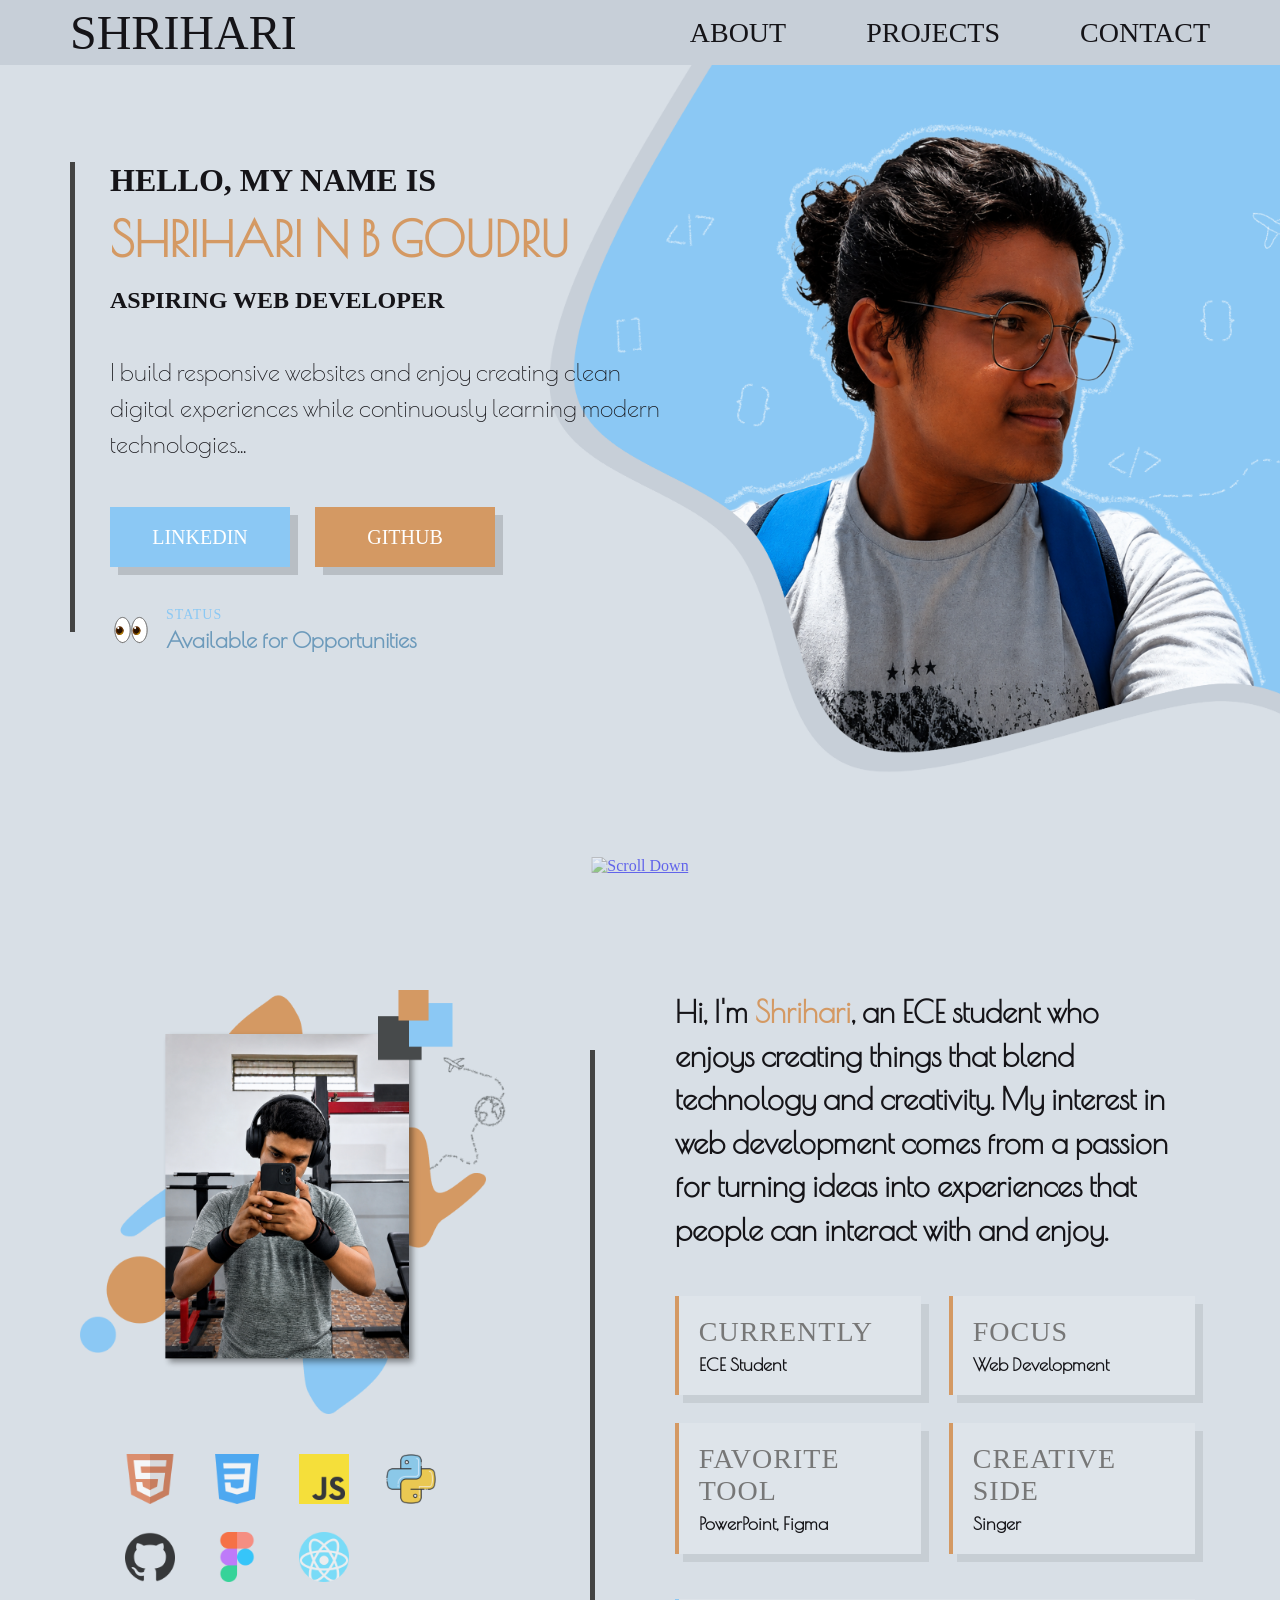
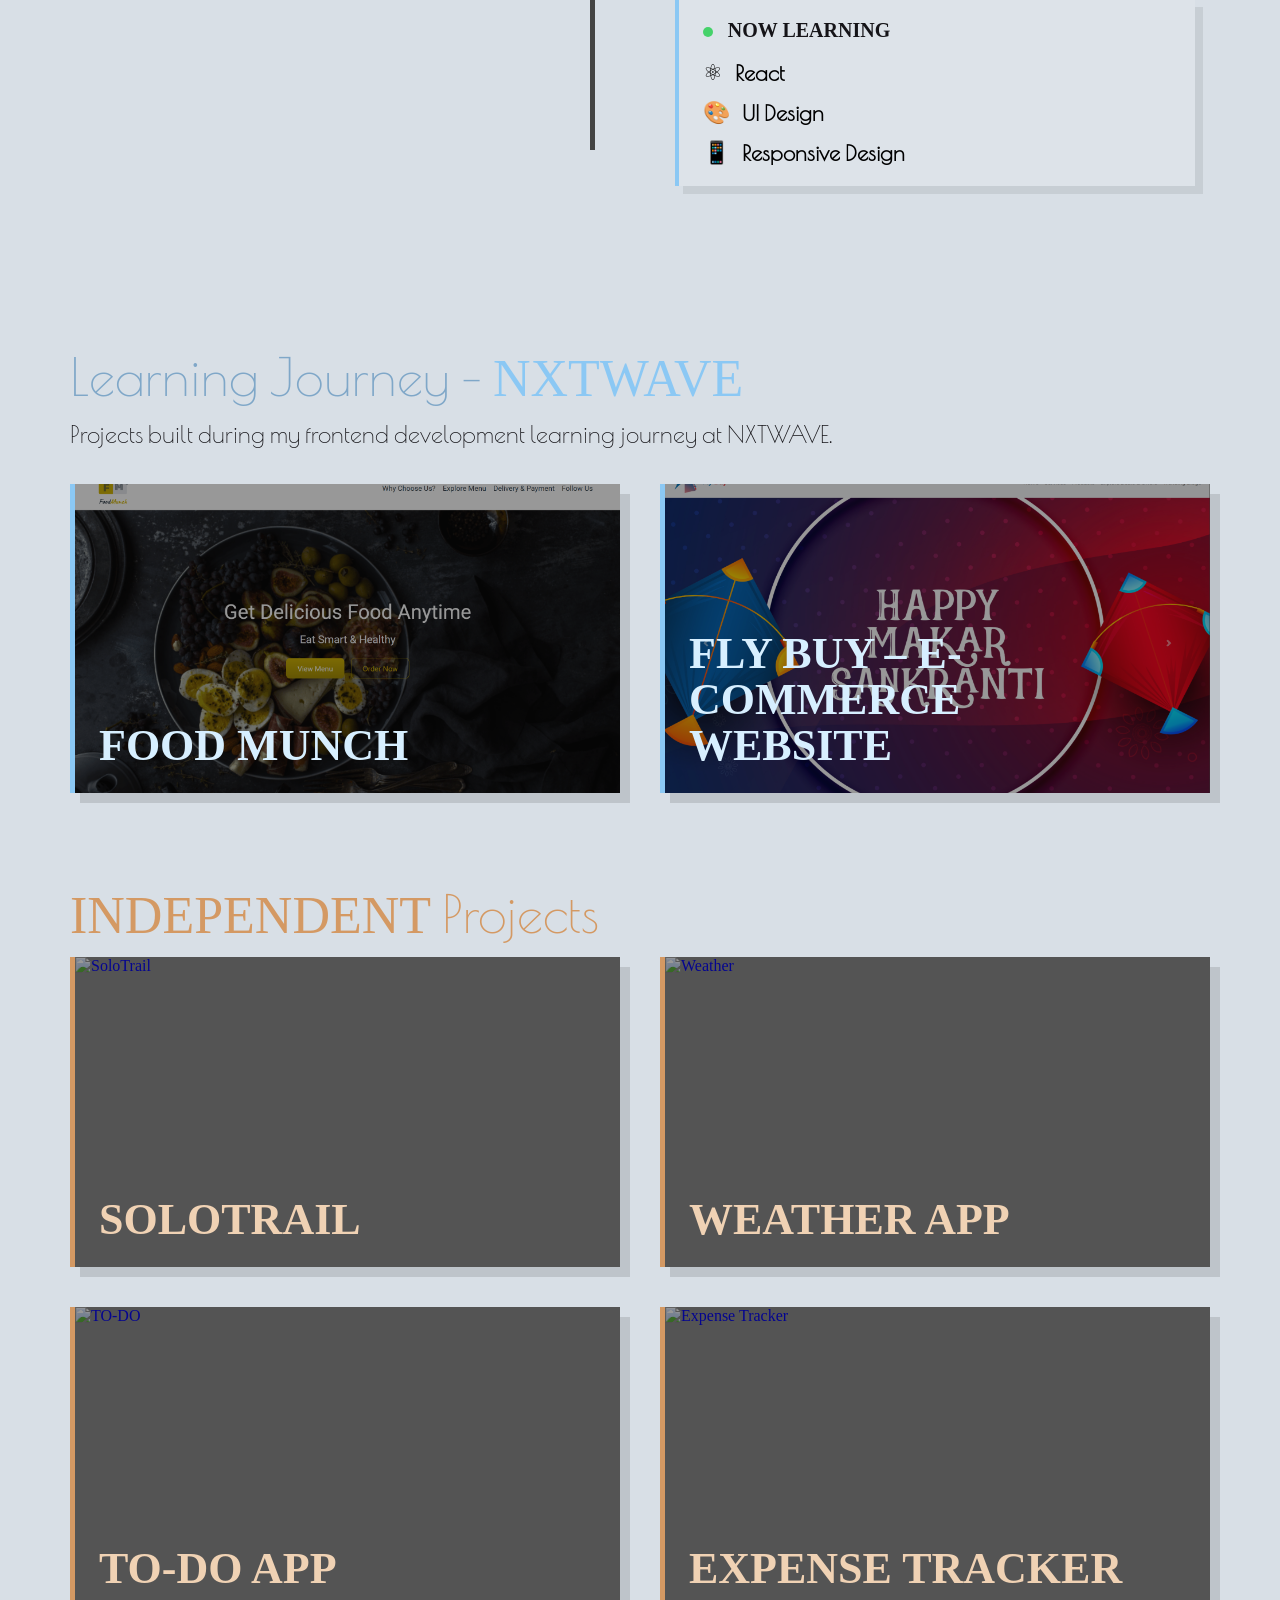
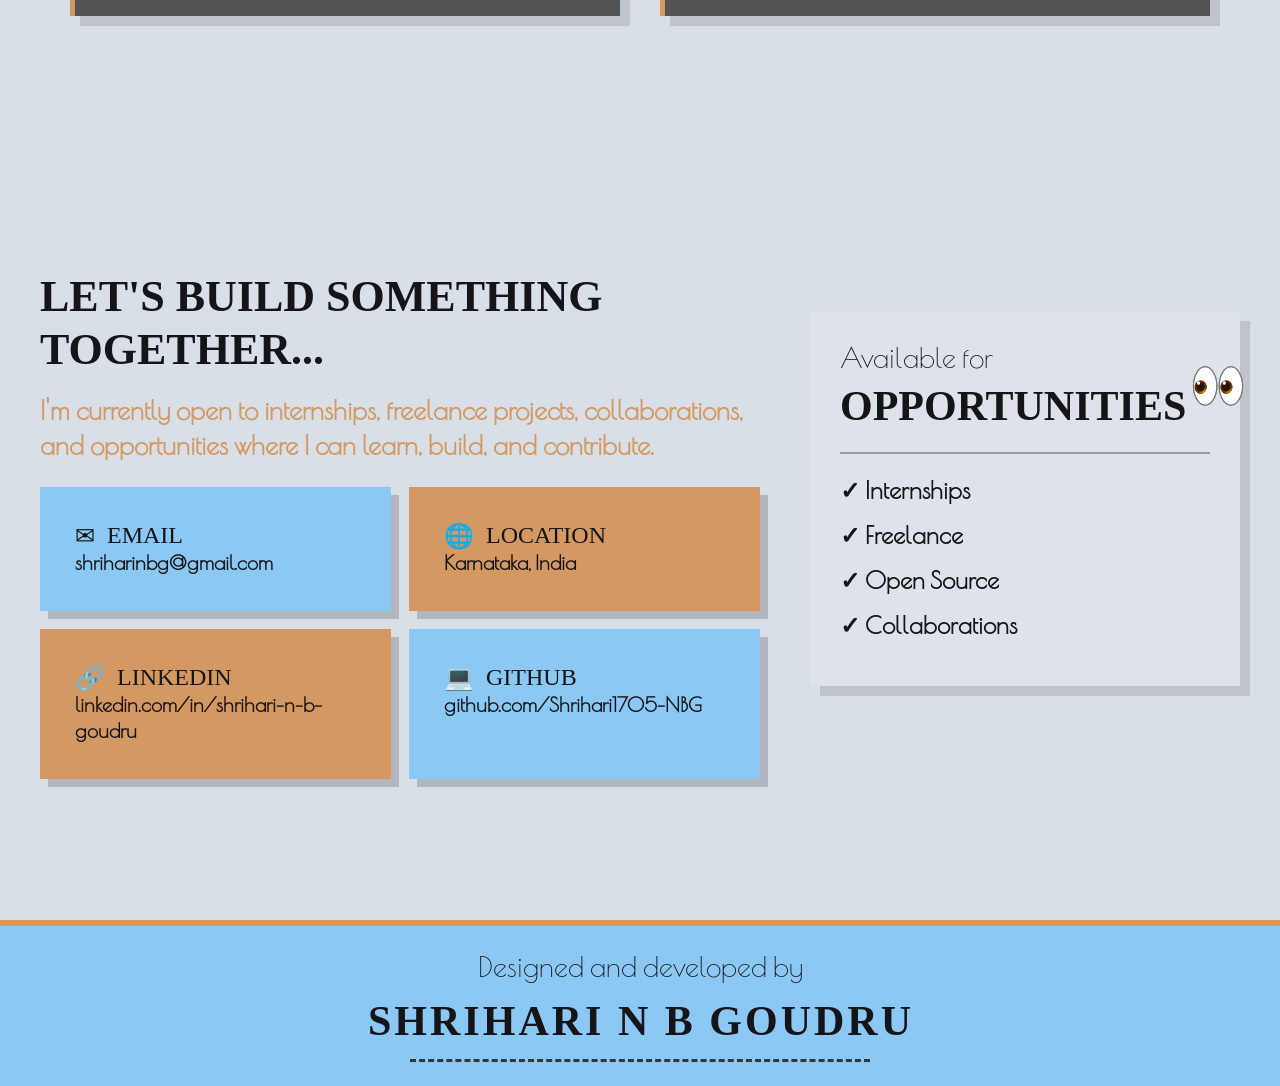
==== Portfolio Page/index.html @ ee4e07f1 "Initial portfolio commit" ====
<!DOCTYPE html>
<html lang="en">

<head>
    <meta charset="UTF-8">
    <meta name="viewport" content="width=device-width, initial-scale=1.0">
    <meta name="description" content="Personal Portfolio of Shrihari N B Goudru - Aspiring Web Developer">
    <title>Shrihari | Portfolio</title>
    <link rel="stylesheet" href="style.css">
</head>

<body>

    <!-- ================= NAVBAR ================= -->
    <header class="header" id="home">
        <nav class="navbar">
            <div class="logo">
                <a class="logo-link" href="#home">SHRIHARI</a>
            </div>
            <ul class="nav-links">
                <li><a href="#about">ABOUT</a></li>
                <li><a href="#projects">PROJECTS</a></li>
                <li><a href="#contact">CONTACT</a></li>
            </ul>
        </nav>
    </header>

    <!-- ================= MAIN CONTENT ================= -->
    <main>

        <!-- HERO SECTION -->
        <section class="hero">

            <!-- Left Content -->
            <div class="hero-left">
                <div class="left-line"></div>
                <div class="hero-content">
                    <h2 class="hero-title">HELLO, MY NAME IS</h2>
                    <h1 class="hero-name">SHRIHARI N B GOUDRU</h1>
                    <h3 class="hero-role">ASPIRING WEB DEVELOPER</h3>
                    <p class="hero-description">
                        I build responsive websites and enjoy creating clean digital experiences while continuously
                        learning modern technologies...
                    </p>

                    <div class="hero-buttons">
                        <a href="https://www.linkedin.com/in/shrihari-n-b-goudru/" target="_blank"
                            rel="noopener noreferrer" class="btn linkedin">
                            LINKEDIN
                        </a>
                        <a href="https://github.com/Shrihari1705-NBG" target="_blank" rel="noopener noreferrer"
                            class="btn github">
                            GITHUB
                        </a>
                    </div>

                    <div class="availability">
                        <div class="eyes">
                            <img src="../Assets/Eyes.svg" alt="Eyes">
                        </div>
                        <div class="status-content">
                            <span class="status-label">STATUS</span>
                            <p class="availability-text">Available for Opportunities</p>
                        </div>
                    </div>
                </div>
            </div>

            <!-- Right Design -->
            <div class="hero-right">
                <img src="../Assets/Hero Section.png" class="profile" alt="Shrihari">
            </div>

            <!-- Scroll Down Indicator -->
            <a href="#about" class="scroll-down">
                <img src="../Assets/Arrow.png" alt="Scroll Down">
            </a>

        </section>

        <!-- ABOUT SECTION -->
        <section class="about" id="about">

            <!-- About Left Column -->
            <div class="about-left">
                <img src="../Assets/About me.png" class="about-me" alt="About">
                <div class="tech-stack">
                    <div class="tech-icon"><img src="../Assets/html.png" alt="HTML"></div>
                    <div class="tech-icon"><img src="../Assets/css.png" alt="CSS"></div>
                    <div class="tech-icon"><img src="../Assets/javascript.png" alt="JavaScript"></div>
                    <div class="tech-icon"><img src="../Assets/python.png" alt="Python"></div>
                    <div class="tech-icon"><img src="../Assets/github.png" alt="GitHub"></div>
                    <div class="tech-icon"><img src="../Assets/figma.png" alt="Figma"></div>
                    <div class="tech-icon"><img src="../Assets/react.png" alt="React"></div>
                </div>
            </div>

            <!-- Divider -->
            <div class="about-divider"></div>

            <!-- About Right Column -->
            <div class="about-right">
                <p class="about-text">
                    Hi, I'm <span class="highlight">Shrihari</span>, an ECE student who enjoys creating things
                    that blend technology and creativity. My interest in web
                    development comes from a passion for turning ideas into
                    experiences that people can interact with and enjoy.
                </p>

                <div class="quick-facts">
                    <div class="fact">
                        <span class="fact-title">CURRENTLY</span>
                        <span class="fact-value">ECE Student</span>
                    </div>
                    <div class="fact">
                        <span class="fact-title">FOCUS</span>
                        <span class="fact-value">Web Development</span>
                    </div>
                    <div class="fact">
                        <span class="fact-title">FAVORITE TOOL</span>
                        <span class="fact-value">PowerPoint, Figma</span>
                    </div>
                    <div class="fact">
                        <span class="fact-title">CREATIVE SIDE</span>
                        <span class="fact-value">Singer</span>
                    </div>
                </div>

                <div class="learning-card">
                    <h3 class="learning-title">
                        <span class="status-dot"></span>
                        NOW LEARNING
                    </h3>
                    <div class="learning-item">
                        <span class="icon">⚛</span>
                        <span>React</span>
                    </div>
                    <div class="learning-item">
                        <span class="icon">🎨</span>
                        <span>UI Design</span>
                    </div>
                    <div class="learning-item">
                        <span class="icon">📱</span>
                        <span>Responsive Design</span>
                    </div>
                </div>
            </div>

        </section>

        <!-- ================= PROJECTS ================= -->

        <section class="projects" id="projects">

            <!-- NXTWAVE SECTION -->
            <div class="project-category">

                <h2 class="category-title">
                    <span class="light-text">Learning Journey –</span>
                    <span class="highlight-blue">NXTWAVE</span>
                </h2>

                <p class="category-subtitle">
                    Projects built during my frontend development learning journey at NXTWAVE.
                </p>

                <div class="project-grid">

                    <!-- FOOD MUNCH -->
                    <a href="../Projects/food-munch.html" class="project-card blue">

                        <div class="project-image">
                            <img src="../Assets/FoodMunch.png" alt="Food Munch">
                        </div>

                        <div class="project-overlay">

                            <div class="project-arrow">
                                <span>EXPLORE</span>
                                <span>&#8594;</span>
                            </div>

                            <h3 class="project-name">FOOD MUNCH</h3>

                        </div>

                    </a>

                    <!-- FLY BUY -->
                    <a href="../Projects/fly-buy.html" class="project-card blue">

                        <div class="project-image">
                            <img src="../Assets/FlyBuy.png" alt="Fly Buy">
                        </div>

                        <div class="project-overlay">

                            <div class="project-arrow">
                                <span>EXPLORE</span>
                                <span>&#8594;</span>
                            </div>

                            <h3 class="project-name">
                                FLY BUY – E-COMMERCE WEBSITE
                            </h3>

                        </div>

                    </a>

                </div>

            </div>

            <!-- INDEPENDENT PROJECTS SECTION -->
            <div class="project-category">

                <h2 class="category-title">
                    <span class="highlight-orange">INDEPENDENT</span>
                    <span class="light-text-2">Projects</span>
                </h2>

                <div class="project-grid">

                    <!-- SOLOTRAIL -->
                    <a href="../Projects/solotrail.html" class="project-card orange">
                        <div class="project-image">
                            <img src="../Assets/SoloTrail.png" alt="SoloTrail">
                        </div>

                        <div class="project-overlay">

                            <div class="project-arrow">
                                <span>EXPLORE</span>
                                <span>&#8594;</span>
                            </div>

                            <h3 class="project-name">SOLOTRAIL</h3>

                        </div>

                    </a>

                    <!-- WEATHER APP -->
                    <a href="/Projects/weather-app.html" class="project-card orange">

                        <div class="project-image">
                            <img src="../Assets/weather.png" alt="Weather">
                        </div>

                        <div class="project-overlay">

                            <div class="project-arrow">
                                <span>EXPLORE</span>
                                <span>&#8594;</span>
                            </div>

                            <h3 class="project-name">WEATHER APP</h3>

                        </div>

                    </a>

                    <!-- TODO APP -->
                    <a href="/Projects/todo-app.html" class="project-card orange">

                        <div class="project-image">
                            <img src="../Assets/weather.png" alt="TO-DO">
                        </div>

                        <div class="project-overlay">

                            <div class="project-arrow">
                                <span>EXPLORE</span>
                                <span>&#8594;</span>
                            </div>

                            <h3 class="project-name">TO-DO APP</h3>

                        </div>

                    </a>

                    <!-- EXPENSE TRACKER -->
                    <a href="/Projects/expense-tracker.html" class="project-card orange">

                        <div class="project-image">
                            <img src="../Assets/weather.png" alt="Expense Tracker">
                        </div>

                        <div class="project-overlay">

                            <div class="project-arrow">
                                <span>EXPLORE</span>
                                <span>&#8594;</span>
                            </div>

                            <h3 class="project-name">EXPENSE TRACKER</h3>

                        </div>

                    </a>

                </div>

            </div>

        </section>

        <!-- ================= CONTACT ================= -->

        <section class="contact" id="contact">

            <div class="contact-top">

                <!-- LEFT CONTENT -->
                <div class="contact-left">

                    <h2 class="contact-title">
                        LET'S BUILD SOMETHING TOGETHER...
                    </h2>

                    <p class="contact-message">
                        I'm currently open to internships, freelance projects,
                        collaborations, and opportunities where I can learn,
                        build, and contribute.
                    </p>

                    <!-- CONTACT CARDS -->
                    <div class="contact-grid">

                        <a href="mailto:shriharinbg@gmail.com" class="contact-card blue">

                            <div class="contact-card-title">
                                <span class="contact-icon">✉</span>
                                <span>EMAIL</span>
                            </div>

                            <p class="contact-card-text">
                                shriharinbg@gmail.com
                            </p>

                        </a>

                        <a href="https://maps.google.com/?q=Karnataka,India" target="_blank"
                            class="contact-card orange">

                            <div class="contact-card-title">
                                <span class="contact-icon">🌐</span>
                                <span>LOCATION</span>
                            </div>

                            <p class="contact-card-text">
                                Karnataka, India
                            </p>

                        </a>

                        <a href="https://www.linkedin.com/in/shrihari-n-b-goudru/" target="_blank"
                            class="contact-card orange">

                            <div class="contact-card-title">
                                <span class="contact-icon">🔗</span>
                                <span>LINKEDIN</span>
                            </div>

                            <p class="contact-card-text">
                                linkedin.com/in/shrihari-n-b-goudru
                            </p>

                        </a>

                        <a href="https://github.com/Shrihari1705-NBG" target="_blank" class="contact-card blue">

                            <div class="contact-card-title">
                                <span class="contact-icon">💻</span>
                                <span>GITHUB</span>
                            </div>

                            <p class="contact-card-text">
                                github.com/Shrihari1705-NBG
                            </p>

                        </a>

                    </div>

                </div>

                <!-- RIGHT CARD -->
                <div class="availability-card">

                    <div class="availability-header">

                        <div>
                            <span class="availability-small">Available for</span>
                            <h3 class="availability-heading">OPPORTUNITIES</h3>
                        </div>

                        <img src="../Assets/Eyes.svg" alt="Eyes" class="availability-eyes">

                    </div>

                    <div class="availability-divider"></div>

                    <ul class="availability-list">
                        <li>✓ Internships</li>
                        <li>✓ Freelance</li>
                        <li>✓ Open Source</li>
                        <li>✓ Collaborations</li>
                    </ul>

                </div>

            </div>

            <!-- =========== FOOTER =========== -->
            <footer class="footer">

                <div class="footer-content">

                    <p class="footer-text">
                        Designed and developed by
                    </p>

                    <h3 class="footer-name">
                        <div class="footer-name wave-name">
                            <span>S</span><span>H</span><span>R</span><span>I</span><span>H</span><span>A</span><span>R</span><span>I</span>
                            <span>&nbsp;</span>
                            <span>N</span>
                            <span>&nbsp;</span>
                            <span>B</span>
                            <span>&nbsp;</span>
                            <span>G</span><span>O</span><span>U</span><span>D</span><span>R</span><span>U</span>
                        </div>
                    </h3>

                    <div class="footer-line"></div>

                </div>

            </footer>

        </section>

    </main>
</body>

</html>
---- Portfolio Page/style.css ----
/* ==========================================================================
   1. FONTS & IMPORTS
   ========================================================================== */

@import url('https://fonts.googleapis.com/css2?family=Poiret+One&display=swap');

@font-face {
    font-family: PIXY;
    src: url("../Fonts/PIXY.woff2") format("woff2");
}

/* ==========================================================================
   2. BASE & RESET STYLES
   ========================================================================== */

* {
    margin: 0;
    padding: 0;
    box-sizing: border-box;
}

html {
    scroll-behavior: smooth;
}

body {
    background: #d8dfe6;
    overflow-x: hidden;
}

/* ==========================================================================
   3. NAVBAR
   ========================================================================== */

.navbar {
    position: fixed;
    top: 0;
    left: 0;
    width: 100%;
    display: flex;
    justify-content: space-between;
    align-items: center;
    padding: 5px 70px;
    z-index: 1000;
    background: #c7cfd8;
}

.logo {
    font-family: PIXY;
    font-size: 48px;
    color: #151418;
}

.logo-link {
    text-decoration: none;
    color: inherit;
    cursor: pointer;
}

.nav-links {
    display: flex;
    list-style: none;
    gap: 80px;
}

.nav-links a {
    font-family: PIXY;
    font-size: 28px;
    color: #151418;
    text-decoration: none;
}

/* ==========================================================================
   4. HERO SECTION
   ========================================================================== */

.hero {
    padding-top: 60px;
    position: relative;
    width: 100%;
    height: 100vh;
    overflow: hidden;
    background-color: #d8dfe6;
}

/* Hero Left Content */
.hero-left {
    position: absolute;
    left: 70px;
    top: 18vh;
    display: flex;
    z-index: 20;
}

.left-line {
    width: 5px;
    height: 470px;
    background: #444;
    margin-right: 35px;
}

.hero-content {
    width: 600px;
}

.hero-title {
    font-family: PIXY;
    font-size: 32px;
    color: #151418;
}

.hero-name {
    margin-top: 12px;
    font-family: 'Poiret One';
    font-size: 48px;
    color: #D49963;
}

.hero-role {
    margin-top: 20px;
    font-family: PIXY;
    font-size: 24px;
    color: #151418;
}

.hero-description {
    margin-top: 40px;
    width: 560px;
    line-height: 1.5;
    font-size: 24px;
    font-family: 'Poiret One';
    color: #151418;
}

/* Hero Buttons */
.hero-buttons {
    margin-top: 45px;
    display: flex;
    gap: 25px;
}

.btn {
    width: 180px;
    height: 60px;
    display: flex;
    justify-content: center;
    align-items: center;
    text-decoration: none;
    font-family: PIXY;
    font-size: 20px;
    color: white;
    box-shadow: 8px 8px rgba(0, 0, 0, .15);
    transition: .25s;
    border-style: none;
}

.btn:hover {
    transform: translateY(-5px);
}

.linkedin {
    background: #8BC8F4;
}

.github {
    background: #D49963;
}

/* Hero Availability Badge */
.availability {
    display: flex;
    align-items: center;
    gap: 14px;
    margin-top: 40px;
}

.eyes {
    width: 42px;
    height: 42px;
    display: flex;
    justify-content: center;
    align-items: center;
    flex-shrink: 0;
}

.eyes img {
    width: 100%;
    height: 100%;
    display: block;
}

.status-content {
    display: flex;
    flex-direction: column;
}

.status-label {
    font-family: PIXY;
    font-size: 14px;
    color: #8BC8F4;
    letter-spacing: 1px;
    margin-bottom: 4px;
}

.availability-text {
    font-family: 'Poiret One';
    font-size: 22px;
    font-weight: bold;
    color: #6c9abb;
}

/* Hero Right Side */
.hero-right {
    position: absolute;
    right: 0;
    width: 58%;
    height: 100vh;
    overflow: hidden;
}

.profile {
    position: absolute;
    width: 900px;
    top: -60px;
    right: -1;
    z-index: 2;
}

/* Hero Scroll Down Indicator */
.scroll-down {
    position: absolute;
    bottom: 25px;
    left: 50%;
    transform: translateX(-50%);
    z-index: 50;
    cursor: pointer;
}

.scroll-down img {
    width: 70px;
    opacity: .55;
    animation: floatArrow 2s ease-in-out infinite;
    transition: .3s;
}

.scroll-down:hover img {
    opacity: 1;
    transform: scale(1.1);
}

/* ==========================================================================
   5. ABOUT SECTION
   ========================================================================== */

.about {
    min-height: 100vh;
    background: #d8dfe6;
    display: flex;
    justify-content: center;
    align-items: flex-start;
    gap: 80px;
    padding: 90px 80px 40px;
}

/* About Left Column */
.about-left {
    width: 45%;
    display: flex;
    flex-direction: column;
    align-items: flex-start;
}

.about-me {
    width: 520px;
    max-width: 100%;
}

/* Tech Stack */
.tech-stack {
    width: 320px;
    margin-top: 40px;
    margin-left: 40px;
    display: grid;
    grid-template-columns: repeat(4, 1fr);
    gap: 28px;
}

.tech-icon {
    display: flex;
    justify-content: center;
    align-items: center;
    animation: float 4s ease-in-out infinite;
}

.tech-icon:nth-child(1) {
    animation-delay: .2s;
}

.tech-icon:nth-child(2) {
    animation-delay: .8s;
}

.tech-icon:nth-child(3) {
    animation-delay: 1.5s;
}

.tech-icon:nth-child(4) {
    animation-delay: 2.2s;
}

.tech-icon:nth-child(5) {
    animation-delay: 1.1s;
}

.tech-icon:nth-child(6) {
    animation-delay: 2.8s;
}

.tech-icon:nth-child(7) {
    animation-delay: 3.4s;
}

.tech-icon img {
    width: 50px;
    height: 50px;
    opacity: .75;
    cursor: pointer;
    transition: transform .3s ease, opacity .3s ease, filter .3s ease;
}

.tech-icon:hover img {
    transform: scale(1.18);
    opacity: 1;
    filter: drop-shadow(0 6px 12px rgba(0, 0, 0, .18));
}

/* About Divider */
.about-divider {
    width: 5px;
    height: 700px;
    background: #444;
    margin-top: 60px;
    flex-shrink: 0;
}

/* About Right Column */
.about-right {
    width: 55%;
    display: flex;
    flex-direction: column;
    align-items: flex-start;
}

.about-text {
    width: 95%;
    max-width: 760px;
    font-family: 'Poiret One';
    font-weight: 600;
    font-size: 30px;
    line-height: 1.45;
    color: #151418;
}

.highlight {
    color: #D49963;
    font-weight: bold;
}

/* Quick Facts */
.quick-facts {
    margin-top: 45px;
    display: grid;
    grid-template-columns: repeat(2, 1fr);
    gap: 28px;
    width: 520px;
}

.fact {
    padding: 20px;
    background: rgba(255, 255, 255, .15);
    border-left: 4px solid #D49963;
    box-shadow: 8px 8px rgba(0, 0, 0, .08);
    transition: .25s;
}

.fact:hover {
    transform: translateY(-4px);
}

.fact-title {
    display: block;
    font-family: PIXY;
    font-size: 28px;
    color: #777;
    letter-spacing: 1px;
    margin-bottom: 6px;
}

.fact-value {
    display: block;
    font-family: 'Poiret One';
    font-size: 18px;
    font-weight: bold;
    color: #151418;
}

/* Learning Card */
.learning-card {
    margin-top: 45px;
    width: 520px;
    padding: 20px 24px;
    border-left: 4px solid #8BC8F4;
    background: rgba(255, 255, 255, .12);
    transition: .25s;
    box-shadow: 8px 8px rgba(0, 0, 0, .08);
}

.learning-card:hover {
    transform: translateY(-4px);
}

.learning-title {
    font-family: PIXY;
    font-size: 20px;
    color: #151418;
    margin-bottom: 18px;
}

.status-dot {
    display: inline-block;
    width: 10px;
    height: 10px;
    margin-right: 10px;
    border-radius: 50%;
    background: #45D26A;
    animation: pulse 1.8s infinite;
}

.learning-item {
    display: flex;
    align-items: center;
    gap: 12px;
    margin-bottom: 14px;
}

.learning-item:last-child {
    margin-bottom: 0;
}

.icon {
    font-size: 22px;
}

.learning-item span:last-child {
    font-family: 'Poiret One';
    font-size: 22px;
    font-weight: bold;
}

/* ==========================================================================
   6. PROJECTS SECTION
   ========================================================================== */


.projects {
    min-height: 100vh;
    background: #d8dfe6;
    padding: 120px 70px 80px;
}

.project-category {
    margin-bottom: 90px;
}

.category-title {
    font-size: 52px;
    font-family: 'Poiret One';
    font-weight: 400;
    margin-bottom: 12px;
}

.light-text {
    color: #7fa7c8;
}

.light-text-2 {
    color: #D49963;
}

.highlight-blue {
    color: #8BC8F4;
    font-family: PIXY;
}

.highlight-orange {
    color: #D49963;
    font-family: PIXY;
}

.category-subtitle {
    font-family: 'Poiret One';
    font-size: 24px;
    color: #151418;
    margin-bottom: 36px;
}

.project-grid {
    display: grid;
    grid-template-columns: repeat(2, minmax(360px, 1fr));
    gap: 40px;
}

.project-card {
    position: relative;
    display: block;
    overflow: hidden;
    text-decoration: none;
    background: #8a8a8a;
    box-shadow: 10px 10px rgba(0, 0, 0, 0.12);
    transition: transform 0.3s ease, box-shadow 0.3s ease;
    aspect-ratio: 16 / 9;
}

.project-card.blue {
    border-left: 5px solid #8BC8F4;
}

.project-card.orange {
    border-left: 5px solid #D49963;
}

.project-card:hover {
    transform: translateY(-6px);
    box-shadow: 14px 14px rgba(0, 0, 0, 0.14);
}

.project-image,
.project-placeholder {
    width: 100%;
    height: 100%;
}

.project-image img {
    width: 100%;
    height: 100%;
    object-fit: cover;
    display: block;
    transition: transform 0.45s ease;
}

.project-placeholder {
    background: radial-gradient(circle, #9a9a9a 0%, #7f7f7f 100%);
}

.project-card:hover .project-image img {
    transform: scale(1.06);
}

.project-overlay {
    position: absolute;
    inset: 0;
    background: rgba(10, 10, 10, 0.42);
    display: flex;
    flex-direction: column;
    justify-content: space-between;
    padding: 24px;
}

.project-arrow {
    align-self: flex-end;
    display: flex;
    align-items: center;
    gap: 10px;
    font-family: PIXY;
    font-size: 26px;
    color: rgba(255, 255, 255, 0.92);
    letter-spacing: 1px;
    transform: translateX(16px);
    opacity: 0;
    transition: transform 0.3s ease, opacity 0.3s ease;
}

.project-card:hover .project-arrow {
    transform: translateX(0);
    opacity: 1;
}

.project-name {
    font-family: PIXY;
    font-size: 44px;
    line-height: 1.05;
    color: #d7efff;
    max-width: 90%;
}

.project-card.orange .project-name {
    color: #f0d2b4;
}

/* ==========================
      PROJECTS RESPONSIVE
========================== */

@media (max-width: 1024px) {
    .projects {
        padding: 110px 40px 70px;
    }

    .project-grid {
        grid-template-columns: 1fr;
    }

    .category-title {
        font-size: 42px;
    }

    .project-name {
        font-size: 36px;
    }
}

@media (max-width: 640px) {
    .projects {
        padding: 100px 24px 60px;
    }

    .category-title {
        font-size: 34px;
    }

    .category-subtitle {
        font-size: 20px;
    }

    .project-name {
        font-size: 28px;
    }

    .project-arrow {
        font-size: 22px;
    }
}

/* ==========================
        07.CONTACT
========================== */

.contact {
    min-height: 100vh;
    background: #d8dfe6;
    padding: 85px 40px 0;
    display: flex;
    flex-direction: column;
    justify-content: space-between;
    box-sizing: border-box;
}

.contact-top {
    display: flex;
    justify-content: space-between;
    align-items: flex-start;
    gap: 50px;
    margin-bottom: 20px;
}

.contact-left {
    flex: 1;
    max-width: 720px;
}

.contact-title {
    font-family: PIXY;
    font-size: 44px;
    color: #151418;
    margin-bottom: 16px;
    line-height: 1.2;
}

.contact-message {
    font-family: "Poiret One";
    font-size: 26px;
    line-height: 1.35;
    color: #D49963;
    font-weight: 600;
    margin-bottom: 24px;
}

.availability-card {
    width: 430px;
    background: rgba(255, 255, 255, .12);
    padding: 30px;
    margin-top: 40px;
    box-shadow: 10px 10px rgba(0, 0, 0, .12);
}

.availability-header {
    display: flex;
    justify-content: space-between;
    align-items: center;
}

.availability-small {
    font-family: "Poiret One";
    font-size: 28px;
    color: #151418;
}

.availability-heading {
    font-family: PIXY;
    font-size: 42px;
    color: #151418;
    margin-top: 8px;
}

.availability-eyes {
    width: 64px;
    height: 64px;
}

.availability-divider {
    width: 100%;
    height: 2px;
    background: rgba(21, 20, 24, .35);
    margin: 22px 0;
}

.availability-list {
    list-style: none;
}

.availability-list li {
    font-family: "Poiret One";
    font-size: 24px;
    color: #151418;
    margin-bottom: 16px;
    font-weight: 600;
}

/* ==========================
        CONTACT CARDS
========================== */

.contact-grid {
    margin-bottom: 0;
    display: grid;
    grid-template-columns: repeat(2, 1fr);
    gap: 18px;
}

.contact-card {
    padding: 35px;
    text-decoration: none;
    color: #151418;
    box-shadow: 8px 8px rgba(0, 0, 0, .18);
    transition: transform .25s ease,
        box-shadow .25s ease;
}

.contact-card.blue {
    background: #8BC8F4;
}

.contact-card.orange {
    background: #D49963;
}

.contact-card:hover {
    transform: translateY(-6px);
    box-shadow: 12px 12px rgba(0, 0, 0, .18);
}

.contact-card-title {
    display: flex;
    align-items: center;
    gap: 12px;
    font-family: PIXY;
    font-size: 24px;
}

.contact-icon {
    font-size: 24px;
}

.contact-card-text {
    font-family: "Poiret One";
    font-size: 20px;
    font-weight: 600;
    color: #151418;
    line-height: 1.3;
    word-break: break-word;
}

/* ==========================
          FOOTER
========================== */

.footer{
    width:100vw;
    margin-left:calc(50% - 50vw);
    margin-right:calc(50% - 50vw);

    background:#8BC8F4;
    border-top:6px solid #D49963;

    display:flex;
    justify-content:center;
    align-items:center;

    padding:24px 20px;
    text-align:center;
}

.footer-content{
    display:flex;
    flex-direction:column;
    align-items:center;
    gap:14px;
}

.footer-text{
    font-family:'Poiret One';
    font-size:28px;
    color:#151418;
}

.footer-name{
    font-family:PIXY;
    font-size:42px;
    color:#151418;
    letter-spacing:1px;
}

.footer-line{
    width:460px;
    max-width:80vw;
    border-top:3px dashed #151418;
    opacity:.8;
}

/* ==========================
        RESPONSIVE
========================== */

@media (max-width: 1200px) {

    .contact-top {
        flex-direction: column;
    }

    .availability-card {
        width: 100%;
        max-width: 520px;
    }

    .contact-grid {
        grid-template-columns: repeat(2, 1fr);
    }
}

@media (max-width: 700px) {

    .contact {
        padding: 70px 24px 0;
    }

    .contact-title {
        font-size: 36px;
    }

    .contact-message {
        font-size: 26px;
    }

    .contact-grid {
        grid-template-columns: 1fr;
    }

    .availability-heading {
        font-size: 32px;
    }

    .footer-name {
        font-size: 40px;
    }

    .footer-text {
        font-size: 24px;
    }
}

/* ==========================================================================
   KEYFRAMES & ANIMATIONS
   ========================================================================== */

@keyframes floatArrow {
    0% {
        transform: translateY(0);
        opacity: .45;
    }

    50% {
        transform: translateY(12px);
        opacity: 1;
    }

    100% {
        transform: translateY(0);
        opacity: .45;
    }
}

@keyframes pulse {
    0% {
        box-shadow: 0 0 0 0 rgba(69, 210, 106, .6);
    }

    70% {
        box-shadow: 0 0 0 10px rgba(69, 210, 106, 0);
    }

    100% {
        box-shadow: 0 0 0 0 rgba(69, 210, 106, 0);
    }
}

@keyframes float {

    0%,
    100% {
        transform: translateY(0px);
    }

    50% {
        transform: translateY(-8px);
    }
}

.wave-name{
    display:flex;
    justify-content:center;
    flex-wrap:wrap;
    gap:2px;
}

.wave-name span{
    display:inline-block;
    animation: letterWave 1.8s ease-in-out infinite;
}

/* Stagger each letter */
.wave-name span:nth-child(1){animation-delay:0s;}
.wave-name span:nth-child(2){animation-delay:0.10s;}
.wave-name span:nth-child(3){animation-delay:0.15s;}
.wave-name span:nth-child(4){animation-delay:0.20s;}
.wave-name span:nth-child(5){animation-delay:0.25s;}
.wave-name span:nth-child(6){animation-delay:0.30s;}
.wave-name span:nth-child(7){animation-delay:0.35s;}
.wave-name span:nth-child(8){animation-delay:0.40s;}
.wave-name span:nth-child(9){animation-delay:0.45s;}
.wave-name span:nth-child(10){animation-delay:0.50s;}
.wave-name span:nth-child(11){animation-delay:0.55s;}
.wave-name span:nth-child(12){animation-delay:0.60s;}
.wave-name span:nth-child(13){animation-delay:0.65s;}
.wave-name span:nth-child(14){animation-delay:0.70s;}
.wave-name span:nth-child(15){animation-delay:0.75s;}
.wave-name span:nth-child(16){animation-delay:0.80s;}
.wave-name span:nth-child(17){animation-delay:0.85s;}
.wave-name span:nth-child(18){animation-delay:0.90s;}
.wave-name span:nth-child(19){animation-delay:0.95s;}

@keyframes letterWave{
    0%,100%{
        transform:translateY(0);
    }
    25%{
        transform:translateY(-8px);
    }
    50%{
        transform:translateY(0);
    }
    75%{
        transform:translateY(4px);
    }
}

.wave-name{
    display:flex;
    justify-content:center;
    flex-wrap:wrap;
    gap:2px;
}

.wave-name span{
    display:inline-block;
    transform-origin:bottom center;
    animation: cartoonJump 3s infinite;
}

/* Stagger each letter */
.wave-name span:nth-child(1){animation-delay:0s;}
.wave-name span:nth-child(2){animation-delay:0.06s;}
.wave-name span:nth-child(3){animation-delay:0.12s;}
.wave-name span:nth-child(4){animation-delay:0.18s;}
.wave-name span:nth-child(5){animation-delay:0.24s;}
.wave-name span:nth-child(6){animation-delay:0.30s;}
.wave-name span:nth-child(7){animation-delay:0.36s;}
.wave-name span:nth-child(8){animation-delay:0.42s;}
.wave-name span:nth-child(9){animation-delay:0.48s;}
.wave-name span:nth-child(10){animation-delay:0.54s;}
.wave-name span:nth-child(11){animation-delay:0.60s;}
.wave-name span:nth-child(12){animation-delay:0.66s;}
.wave-name span:nth-child(13){animation-delay:0.72s;}
.wave-name span:nth-child(14){animation-delay:0.78s;}
.wave-name span:nth-child(15){animation-delay:0.84s;}
.wave-name span:nth-child(16){animation-delay:0.90s;}
.wave-name span:nth-child(17){animation-delay:0.96s;}
.wave-name span:nth-child(18){animation-delay:1.02s;}
.wave-name span:nth-child(19){animation-delay:1.08s;}

@keyframes cartoonJump{

    /* idle */
    0%,100%{
        transform:translateY(0) scale(1,1);
    }

    /* squash before jump */
    10%{
        transform:translateY(2px) scale(1.15,.82);
    }

    /* launch upward */
    25%{
        transform:translateY(-18px) scale(.92,1.15);
    }

    /* fall back */
    40%{
        transform:translateY(0) scale(1.05,.92);
    }

    /* tiny bounce */
    55%{
        transform:translateY(-6px) scale(.98,1.03);
    }

    /* settle */
    70%{
        transform:translateY(0) scale(1,1);
    }
}
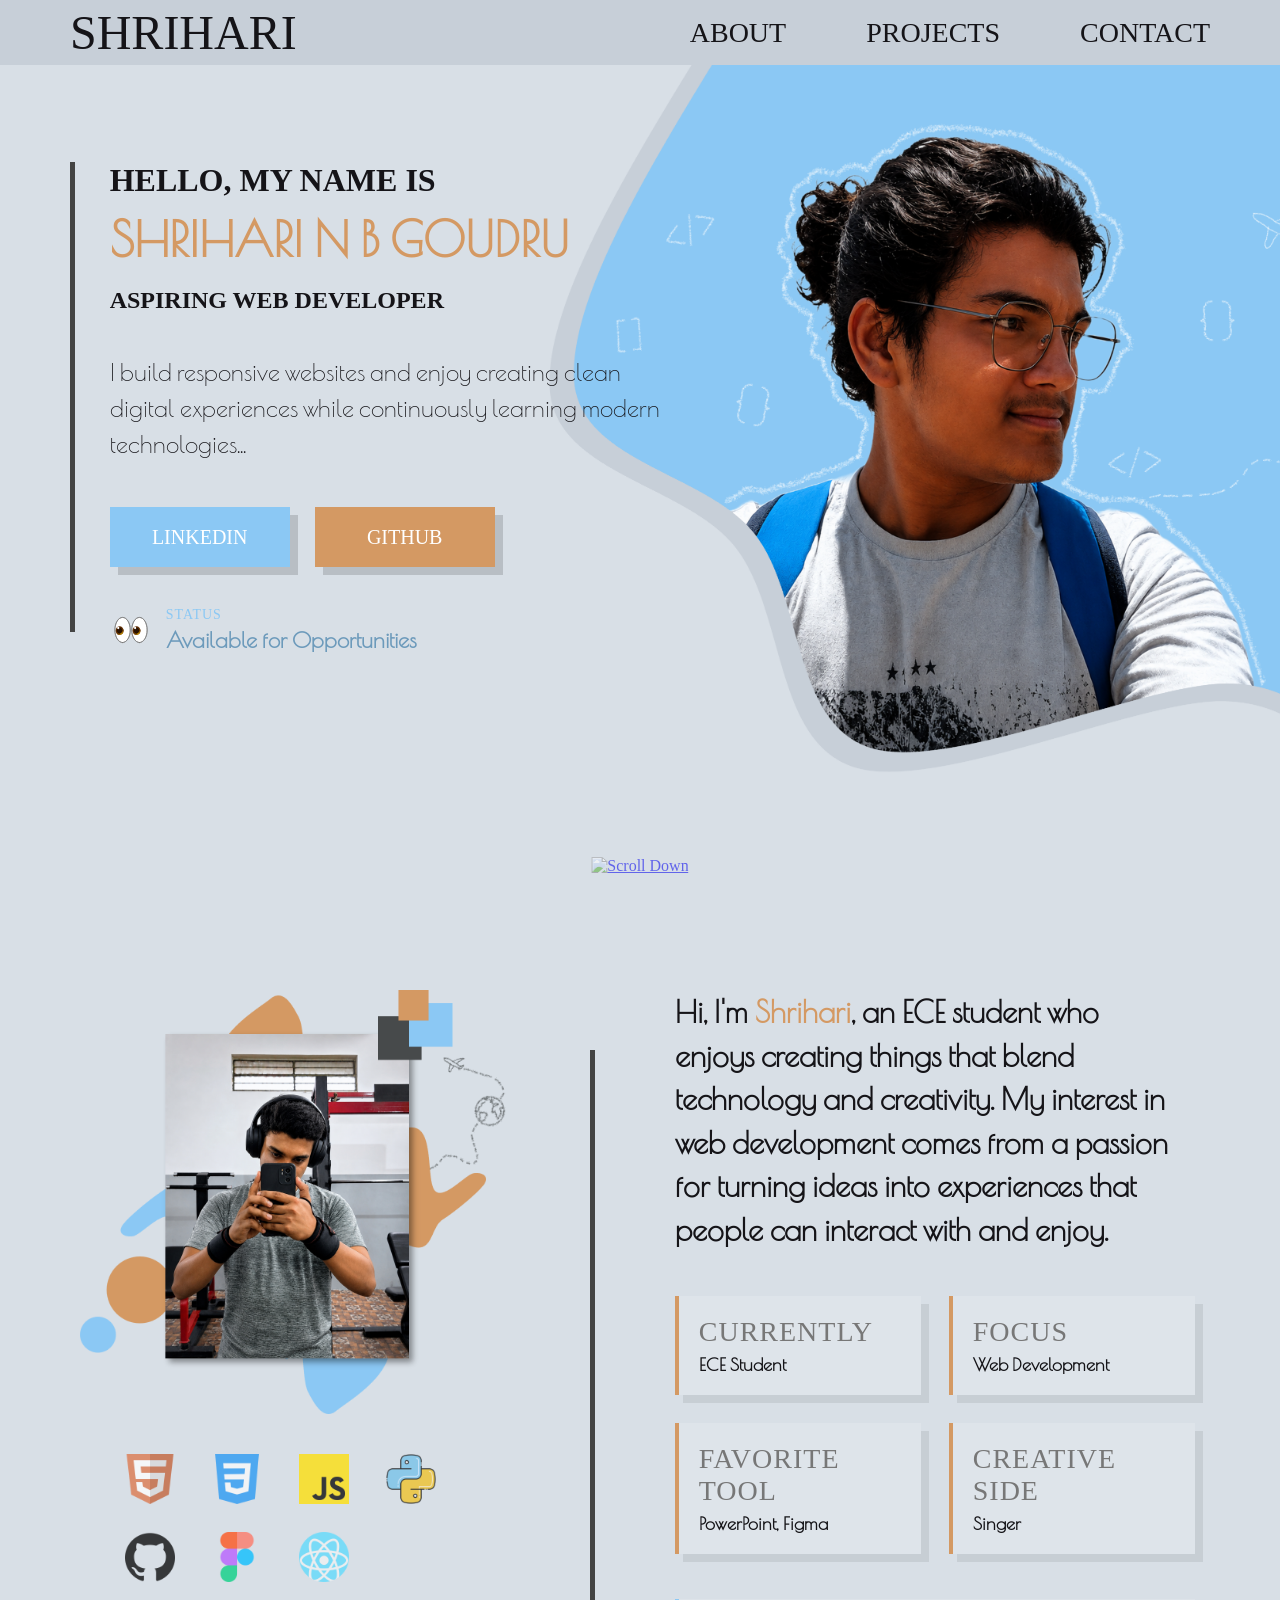
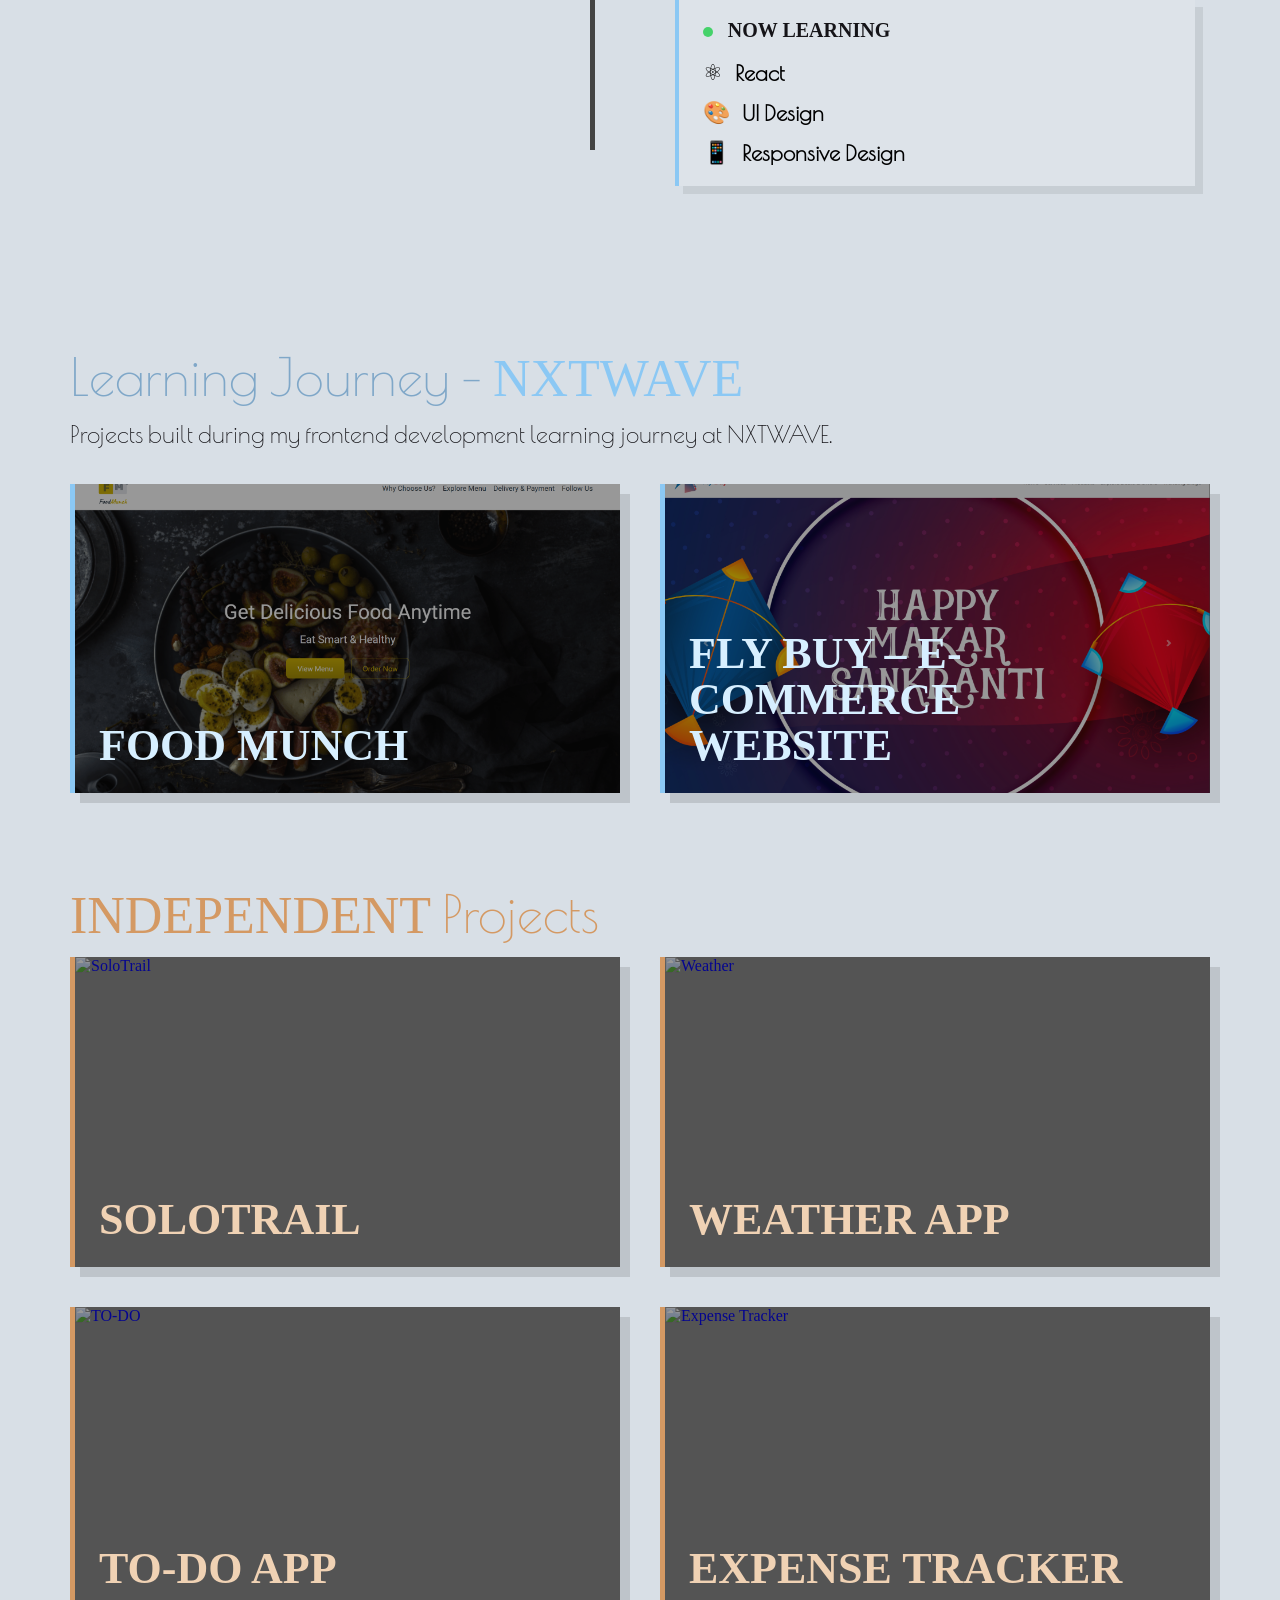
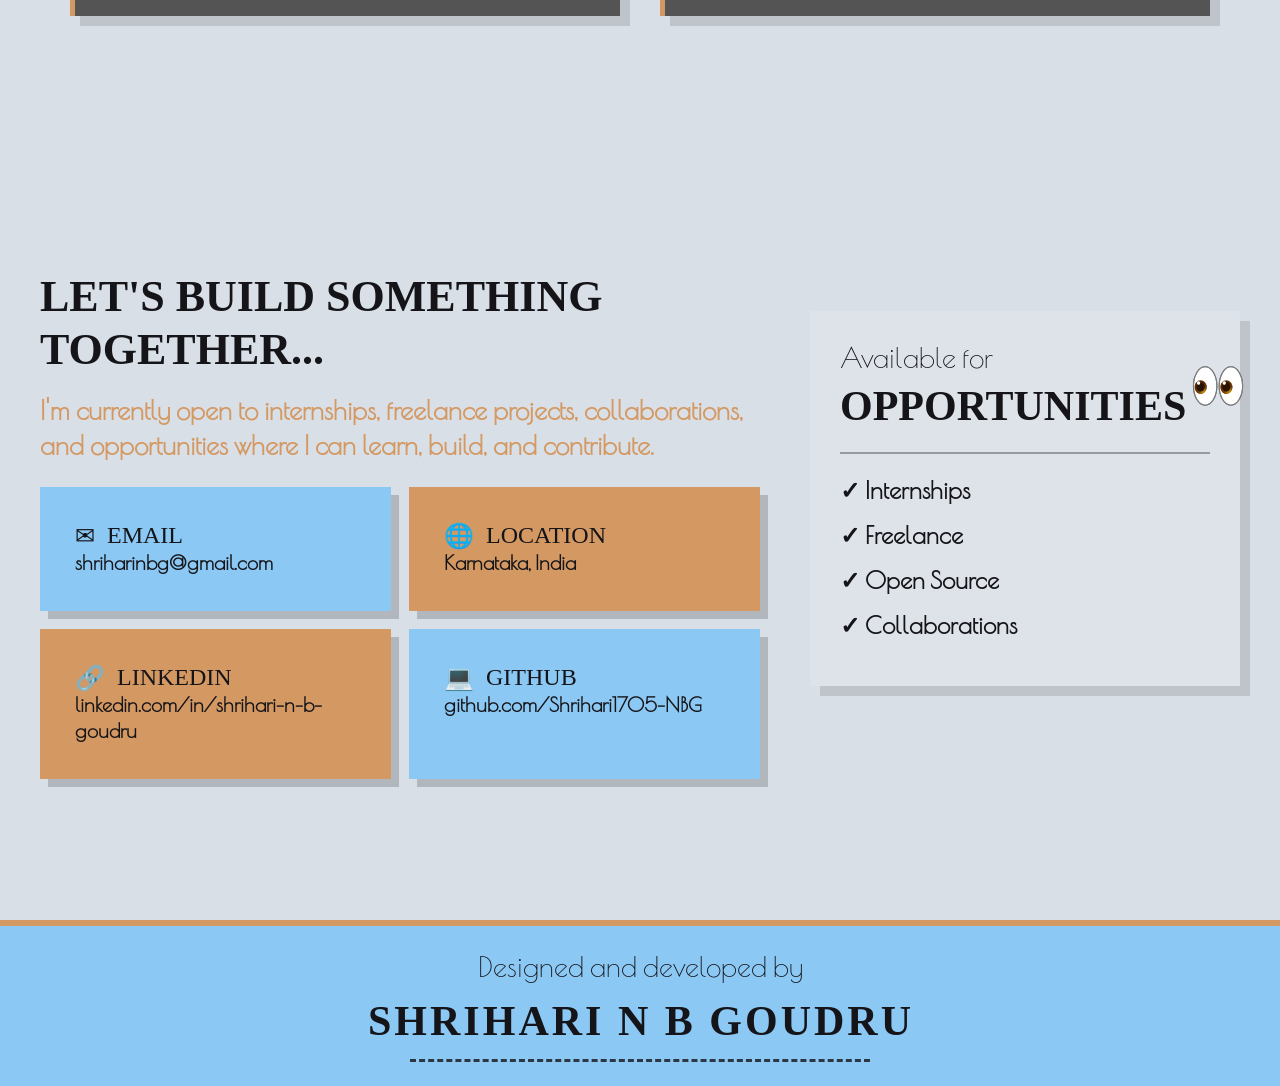
==== commit d36c3693: "portfolio commit" ====
--- a/Portfolio Page/index.html
+++ b/Portfolio Page/index.html
@@ -17,7 +17,12 @@
             <div class="logo">
                 <a class="logo-link" href="#home">SHRIHARI</a>
             </div>
-            <ul class="nav-links">
+            <button class="hamburger" id="hamburger-btn" aria-label="Toggle Navigation Menu">
+                <span class="bar"></span>
+                <span class="bar"></span>
+                <span class="bar"></span>
+            </button>
+            <ul class="nav-links" id="nav-menu">
                 <li><a href="#about">ABOUT</a></li>
                 <li><a href="#projects">PROJECTS</a></li>
                 <li><a href="#contact">CONTACT</a></li>
@@ -444,6 +449,7 @@
         </section>
 
     </main>
+    <script src="script.js" defer></script>
 </body>
 
 </html>
--- a/Portfolio Page/style.css
+++ b/Portfolio Page/style.css
@@ -68,6 +68,46 @@
     font-size: 28px;
     color: #151418;
     text-decoration: none;
+    transition: color 0.25s ease;
+}
+
+.nav-links a:hover {
+    color: #D49963;
+}
+
+/* Hamburger Button */
+.hamburger {
+    display: none;
+    flex-direction: column;
+    justify-content: space-between;
+    width: 32px;
+    height: 24px;
+    background: transparent;
+    border: none;
+    cursor: pointer;
+    z-index: 1001;
+    padding: 0;
+}
+
+.hamburger .bar {
+    width: 100%;
+    height: 3px;
+    background-color: #151418;
+    border-radius: 2px;
+    transition: all 0.3s ease-in-out;
+}
+
+/* Animated Hamburger X */
+.hamburger.active .bar:nth-child(1) {
+    transform: translateY(10.5px) rotate(45deg);
+}
+
+.hamburger.active .bar:nth-child(2) {
+    opacity: 0;
+}
+
+.hamburger.active .bar:nth-child(3) {
+    transform: translateY(-10.5px) rotate(-45deg);
 }
 
 /* ==========================================================================
@@ -100,7 +140,8 @@
 }
 
 .hero-content {
-    width: 600px;
+    width: 100%;
+    max-width: 600px;
 }
 
 .hero-title {
@@ -125,7 +166,8 @@
 
 .hero-description {
     margin-top: 40px;
-    width: 560px;
+    width: 100%;
+    max-width: 560px;
     line-height: 1.5;
     font-size: 24px;
     font-family: 'Poiret One';
@@ -277,7 +319,8 @@
 
 /* Tech Stack */
 .tech-stack {
-    width: 320px;
+    width: 100%;
+    max-width: 320px;
     margin-top: 40px;
     margin-left: 40px;
     display: grid;
@@ -372,7 +415,8 @@
     display: grid;
     grid-template-columns: repeat(2, 1fr);
     gap: 28px;
-    width: 520px;
+    width: 100%;
+    max-width: 520px;
 }
 
 .fact {
@@ -407,7 +451,8 @@
 /* Learning Card */
 .learning-card {
     margin-top: 45px;
-    width: 520px;
+    width: 100%;
+    max-width: 520px;
     padding: 20px 24px;
     border-left: 4px solid #8BC8F4;
     background: rgba(255, 255, 255, .12);
@@ -843,6 +888,56 @@
 
 @media (max-width: 1200px) {
 
+    .hero-left {
+        left: 40px;
+        top: 14vh;
+    }
+
+    .left-line {
+        margin-right: 25px;
+        height: 420px;
+    }
+
+    .hero-name {
+        font-size: 40px;
+    }
+
+    .hero-description {
+        font-size: 20px;
+        max-width: 480px;
+        margin-top: 25px;
+    }
+
+    .hero-buttons {
+        margin-top: 30px;
+    }
+
+    .profile {
+        width: 700px;
+        top: -40px;
+    }
+
+    .about {
+        gap: 50px;
+        padding: 90px 40px 50px;
+    }
+
+    .about-left {
+        width: 48%;
+    }
+
+    .about-right {
+        width: 48%;
+    }
+
+    .about-divider {
+        height: 600px;
+    }
+
+    .about-text {
+        font-size: 26px;
+    }
+
     .contact-top {
         flex-direction: column;
     }
@@ -857,7 +952,239 @@
     }
 }
 
+@media (max-width: 850px) {
+    .navbar {
+        padding: 12px 28px;
+    }
+
+    .logo {
+        font-size: 36px;
+    }
+
+    .hamburger {
+        display: flex;
+    }
+
+    .nav-links {
+        position: fixed;
+        top: 0;
+        right: -100%;
+        width: 280px;
+        height: 100vh;
+        background: #b7c1cd;
+        box-shadow: -8px 0 24px rgba(0, 0, 0, 0.2);
+        flex-direction: column;
+        justify-content: center;
+        align-items: center;
+        gap: 45px;
+        transition: right 0.35s ease-in-out;
+        z-index: 1000;
+    }
+
+    .nav-links.active {
+        right: 0;
+    }
+
+    .nav-links a {
+        font-size: 32px;
+    }
+}
+
+@media (max-width: 992px) {
+
+    .hero {
+        height: 100vh;
+        min-height: 550px;
+        padding: 90px 40px 40px;
+        display: flex;
+        flex-direction: column;
+        align-items: center;
+        justify-content: center;
+        position: relative;
+    }
+
+    .hero-left {
+        position: relative;
+        left: 0;
+        top: 0;
+        width: 100%;
+        max-width: 600px;
+        margin: 0 auto;
+        z-index: 20;
+    }
+
+    .left-line {
+        height: auto;
+        align-self: stretch;
+    }
+
+    .hero-right {
+        display: none;
+    }
+
+    .scroll-down {
+        position: absolute;
+        bottom: 25px;
+        left: 50%;
+        transform: translateX(-50%);
+        margin-top: 0;
+    }
+
+    .about {
+        flex-direction: column;
+        align-items: center;
+        gap: 40px;
+        padding: 90px 40px 60px;
+        min-height: auto;
+    }
+
+    .about-left {
+        width: 100%;
+        align-items: center;
+        text-align: center;
+    }
+
+    .about-me {
+        max-width: 440px;
+    }
+
+    .tech-stack {
+        margin-left: 0;
+        margin-top: 30px;
+    }
+
+    .about-divider {
+        display: none;
+    }
+
+    .about-right {
+        width: 100%;
+        align-items: center;
+        text-align: center;
+    }
+
+    .about-text {
+        width: 100%;
+        font-size: 26px;
+        text-align: center;
+    }
+
+    .quick-facts {
+        width: 100%;
+        max-width: 560px;
+        margin-top: 35px;
+    }
+
+    .learning-card {
+        width: 100%;
+        max-width: 560px;
+        margin-top: 35px;
+        text-align: left;
+    }
+}
+
 @media (max-width: 700px) {
+
+    .hero {
+        padding: 90px 20px 40px;
+    }
+
+    .left-line {
+        width: 4px;
+        margin-right: 18px;
+    }
+
+    .hero-title {
+        font-size: 22px;
+    }
+
+    .hero-name {
+        font-size: 30px;
+        margin-top: 8px;
+    }
+
+    .hero-role {
+        font-size: 18px;
+        margin-top: 12px;
+    }
+
+    .hero-description {
+        font-size: 18px;
+        margin-top: 20px;
+        line-height: 1.45;
+    }
+
+    .hero-buttons {
+        margin-top: 25px;
+        gap: 15px;
+        flex-wrap: wrap;
+    }
+
+    .btn {
+        width: 140px;
+        height: 48px;
+        font-size: 16px;
+    }
+
+    .availability {
+        margin-top: 25px;
+        gap: 10px;
+    }
+
+    .availability-text {
+        font-size: 18px;
+    }
+
+    .scroll-down img {
+        width: 50px;
+    }
+
+    .about {
+        padding: 80px 20px 50px;
+    }
+
+    .about-me {
+        max-width: 320px;
+    }
+
+    .tech-stack {
+        width: 100%;
+        gap: 18px;
+        margin-top: 24px;
+    }
+
+    .tech-icon img {
+        width: 42px;
+        height: 42px;
+    }
+
+    .about-text {
+        font-size: 22px;
+        line-height: 1.4;
+    }
+
+    .quick-facts {
+        grid-template-columns: 1fr;
+        gap: 16px;
+        margin-top: 28px;
+    }
+
+    .fact {
+        padding: 16px;
+    }
+
+    .fact-title {
+        font-size: 22px;
+    }
+
+    .fact-value {
+        font-size: 16px;
+    }
+
+    .learning-card {
+        margin-top: 28px;
+        padding: 18px 20px;
+    }
 
     .contact {
         padding: 70px 24px 0;
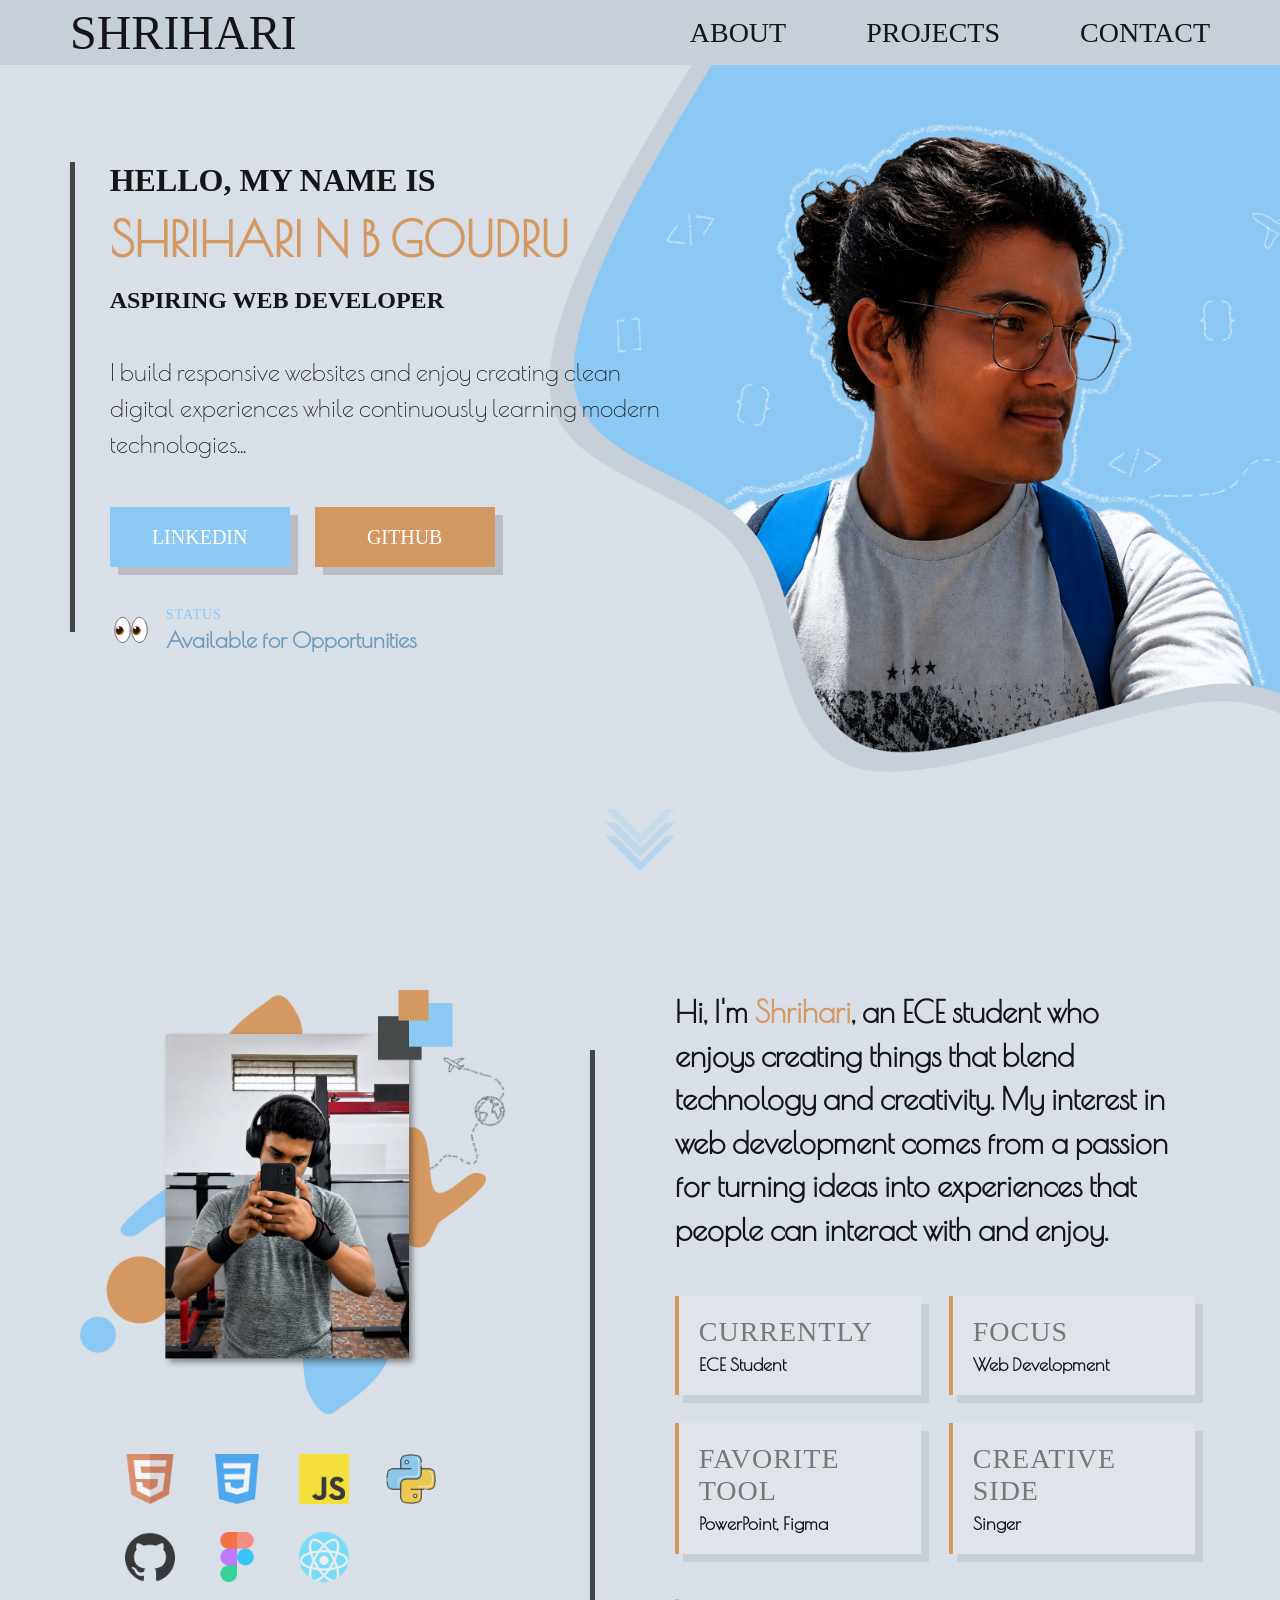
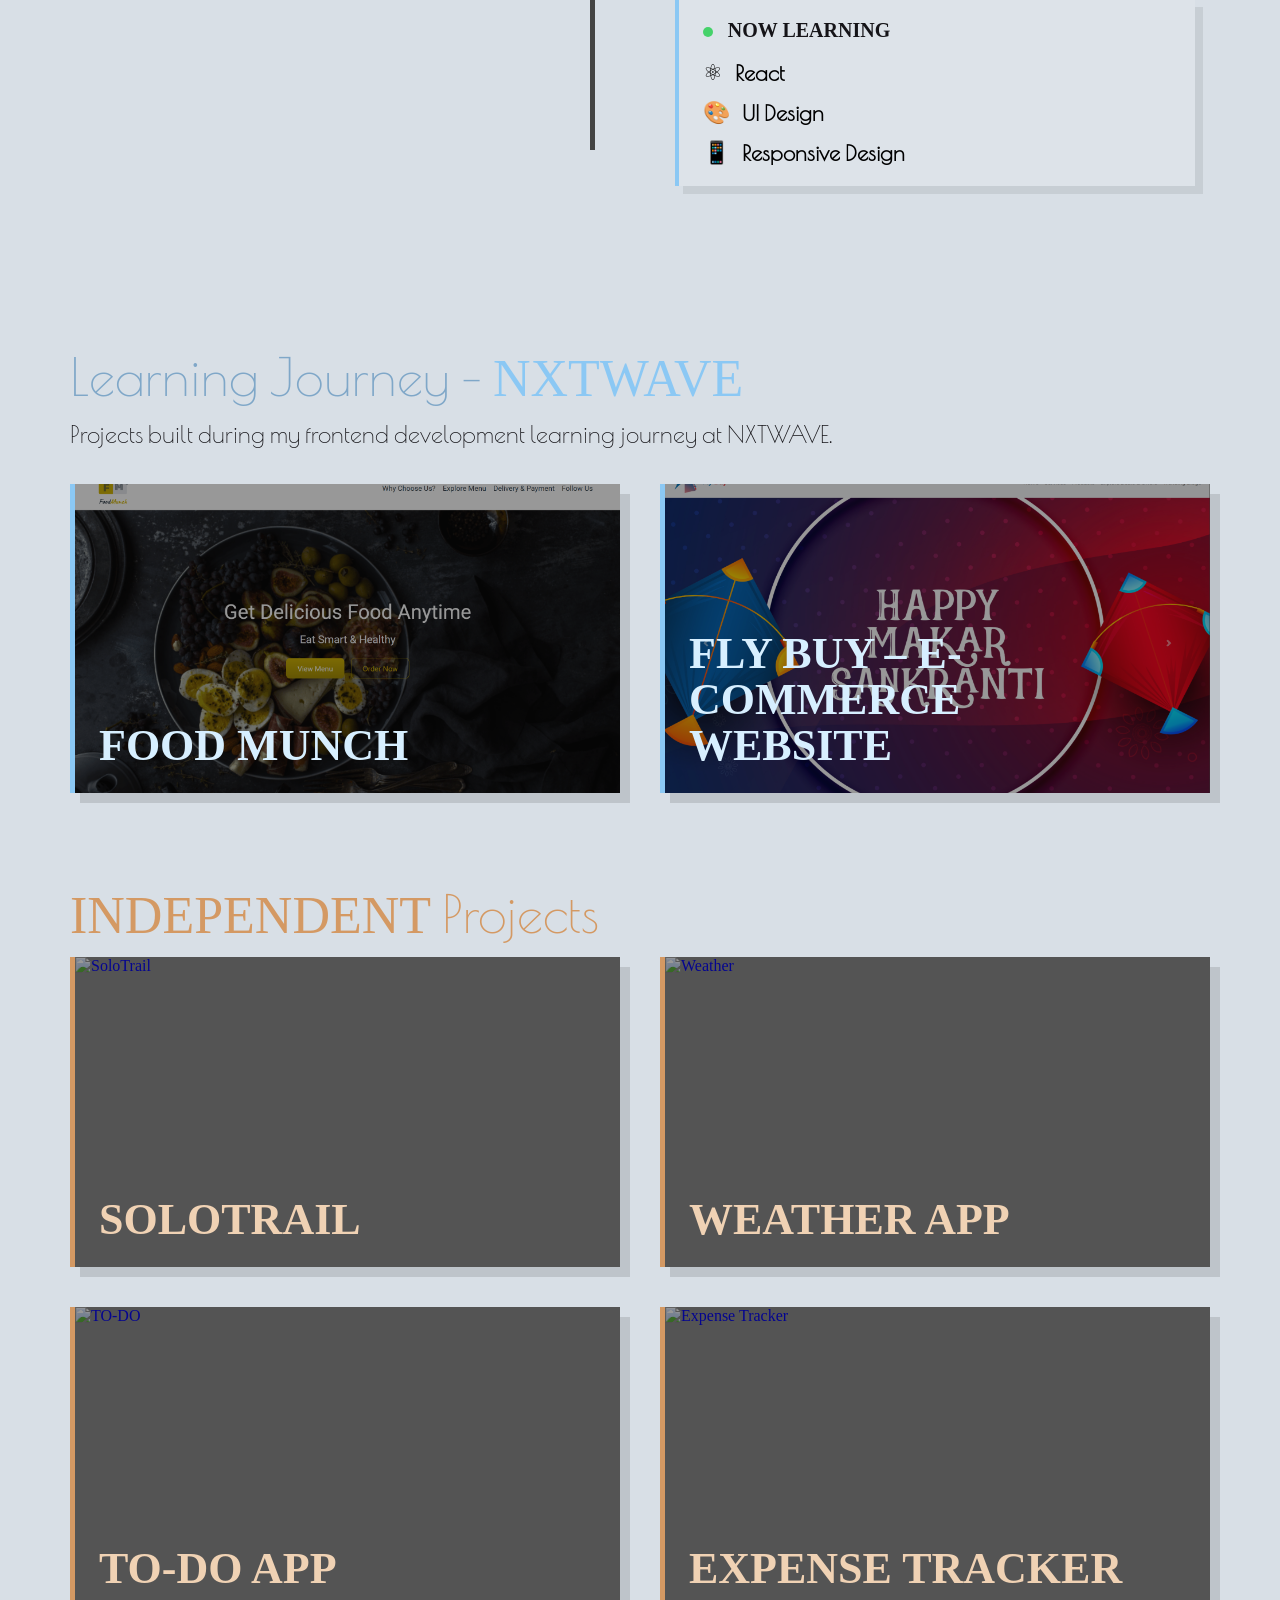
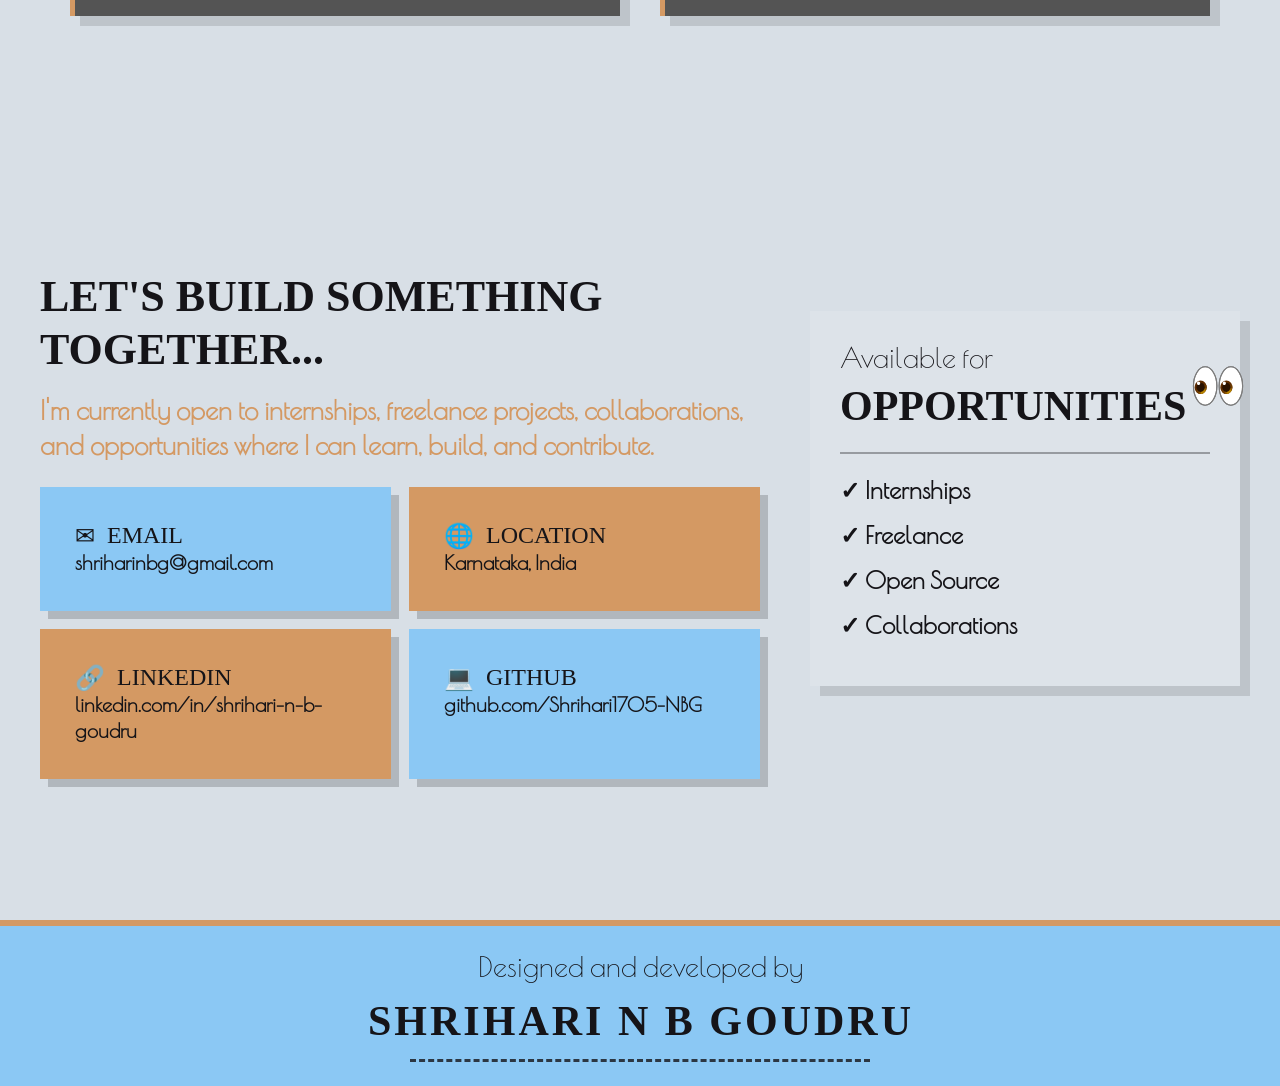
==== commit 7685d7d0: "Fix Vercel routing with vercel.json and absolute paths" ====
--- a/Portfolio Page/index.html
+++ b/Portfolio Page/index.html
@@ -61,7 +61,7 @@
 
                     <div class="availability">
                         <div class="eyes">
-                            <img src="../Assets/Eyes.svg" alt="Eyes">
+                            <img src="/Assets/Eyes.svg" alt="Eyes">
                         </div>
                         <div class="status-content">
                             <span class="status-label">STATUS</span>
@@ -73,12 +73,12 @@
 
             <!-- Right Design -->
             <div class="hero-right">
-                <img src="../Assets/Hero Section.png" class="profile" alt="Shrihari">
+                <img src="/Assets/Hero Section.png" class="profile" alt="Shrihari">
             </div>
 
             <!-- Scroll Down Indicator -->
             <a href="#about" class="scroll-down">
-                <img src="../Assets/Arrow.png" alt="Scroll Down">
+                <img src="/Assets/arrow.png" alt="Scroll Down">
             </a>
 
         </section>
@@ -88,15 +88,15 @@
 
             <!-- About Left Column -->
             <div class="about-left">
-                <img src="../Assets/About me.png" class="about-me" alt="About">
+                <img src="/Assets/About me.png" class="about-me" alt="About">
                 <div class="tech-stack">
-                    <div class="tech-icon"><img src="../Assets/html.png" alt="HTML"></div>
-                    <div class="tech-icon"><img src="../Assets/css.png" alt="CSS"></div>
-                    <div class="tech-icon"><img src="../Assets/javascript.png" alt="JavaScript"></div>
-                    <div class="tech-icon"><img src="../Assets/python.png" alt="Python"></div>
-                    <div class="tech-icon"><img src="../Assets/github.png" alt="GitHub"></div>
-                    <div class="tech-icon"><img src="../Assets/figma.png" alt="Figma"></div>
-                    <div class="tech-icon"><img src="../Assets/react.png" alt="React"></div>
+                    <div class="tech-icon"><img src="/Assets/html.png" alt="HTML"></div>
+                    <div class="tech-icon"><img src="/Assets/css.png" alt="CSS"></div>
+                    <div class="tech-icon"><img src="/Assets/javascript.png" alt="JavaScript"></div>
+                    <div class="tech-icon"><img src="/Assets/python.png" alt="Python"></div>
+                    <div class="tech-icon"><img src="/Assets/github.png" alt="GitHub"></div>
+                    <div class="tech-icon"><img src="/Assets/figma.png" alt="Figma"></div>
+                    <div class="tech-icon"><img src="/Assets/react.png" alt="React"></div>
                 </div>
             </div>
 
@@ -172,10 +172,10 @@
                 <div class="project-grid">
 
                     <!-- FOOD MUNCH -->
-                    <a href="../Projects/food-munch.html" class="project-card blue">
-
-                        <div class="project-image">
-                            <img src="../Assets/FoodMunch.png" alt="Food Munch">
+                    <a href="/Projects/food-munch.html" class="project-card blue">
+
+                        <div class="project-image">
+                            <img src="/Assets/FoodMunch.png" alt="Food Munch">
                         </div>
 
                         <div class="project-overlay">
@@ -192,10 +192,10 @@
                     </a>
 
                     <!-- FLY BUY -->
-                    <a href="../Projects/fly-buy.html" class="project-card blue">
-
-                        <div class="project-image">
-                            <img src="../Assets/FlyBuy.png" alt="Fly Buy">
+                    <a href="/Projects/fly-buy.html" class="project-card blue">
+
+                        <div class="project-image">
+                            <img src="/Assets/FlyBuy.png" alt="Fly Buy">
                         </div>
 
                         <div class="project-overlay">
@@ -228,9 +228,9 @@
                 <div class="project-grid">
 
                     <!-- SOLOTRAIL -->
-                    <a href="../Projects/solotrail.html" class="project-card orange">
-                        <div class="project-image">
-                            <img src="../Assets/SoloTrail.png" alt="SoloTrail">
+                    <a href="/Projects/solotrail.html" class="project-card orange">
+                        <div class="project-image">
+                            <img src="/Assets/SoloTrail.png" alt="SoloTrail">
                         </div>
 
                         <div class="project-overlay">
@@ -250,7 +250,7 @@
                     <a href="/Projects/weather-app.html" class="project-card orange">
 
                         <div class="project-image">
-                            <img src="../Assets/weather.png" alt="Weather">
+                            <img src="/Assets/weather.png" alt="Weather">
                         </div>
 
                         <div class="project-overlay">
@@ -270,7 +270,7 @@
                     <a href="/Projects/todo-app.html" class="project-card orange">
 
                         <div class="project-image">
-                            <img src="../Assets/weather.png" alt="TO-DO">
+                            <img src="/Assets/weather.png" alt="TO-DO">
                         </div>
 
                         <div class="project-overlay">
@@ -290,7 +290,7 @@
                     <a href="/Projects/expense-tracker.html" class="project-card orange">
 
                         <div class="project-image">
-                            <img src="../Assets/weather.png" alt="Expense Tracker">
+                            <img src="/Assets/weather.png" alt="Expense Tracker">
                         </div>
 
                         <div class="project-overlay">
@@ -402,7 +402,7 @@
                             <h3 class="availability-heading">OPPORTUNITIES</h3>
                         </div>
 
-                        <img src="../Assets/Eyes.svg" alt="Eyes" class="availability-eyes">
+                        <img src="/Assets/Eyes.svg" alt="Eyes" class="availability-eyes">
 
                     </div>
 
